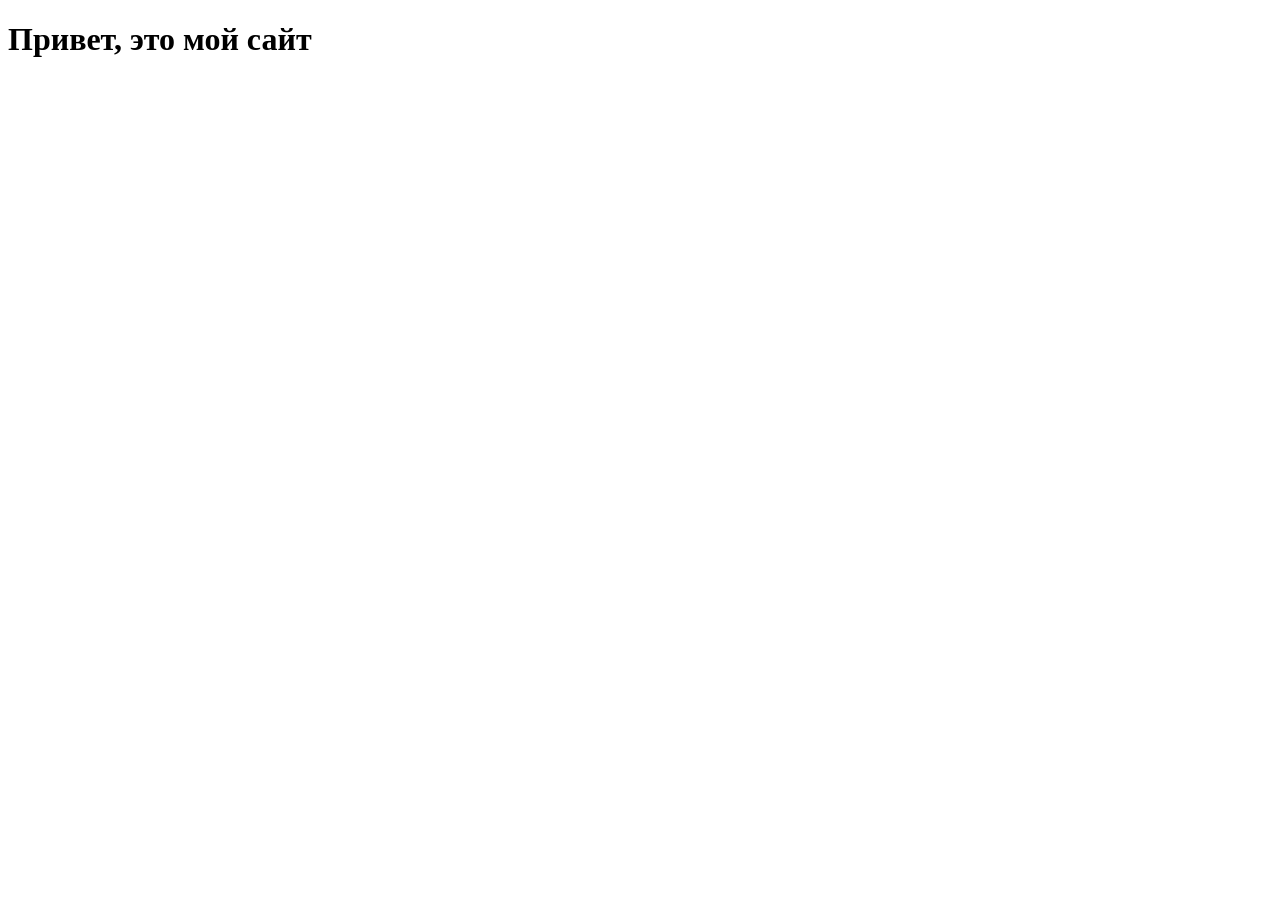
==== index.html @ 4d08d9d5 "dd index.html with basic page structure." ====
<!DOCTYPE html>
<html lang="en">
<head>
    <meta charset="UTF-8">
    <meta name="viewport" content="width=device-width, initial-scale=1.0">
    <title>Document</title>
</head>
<body>
    <h1>Привет, это мой сайт</h1>
</body>
</html>
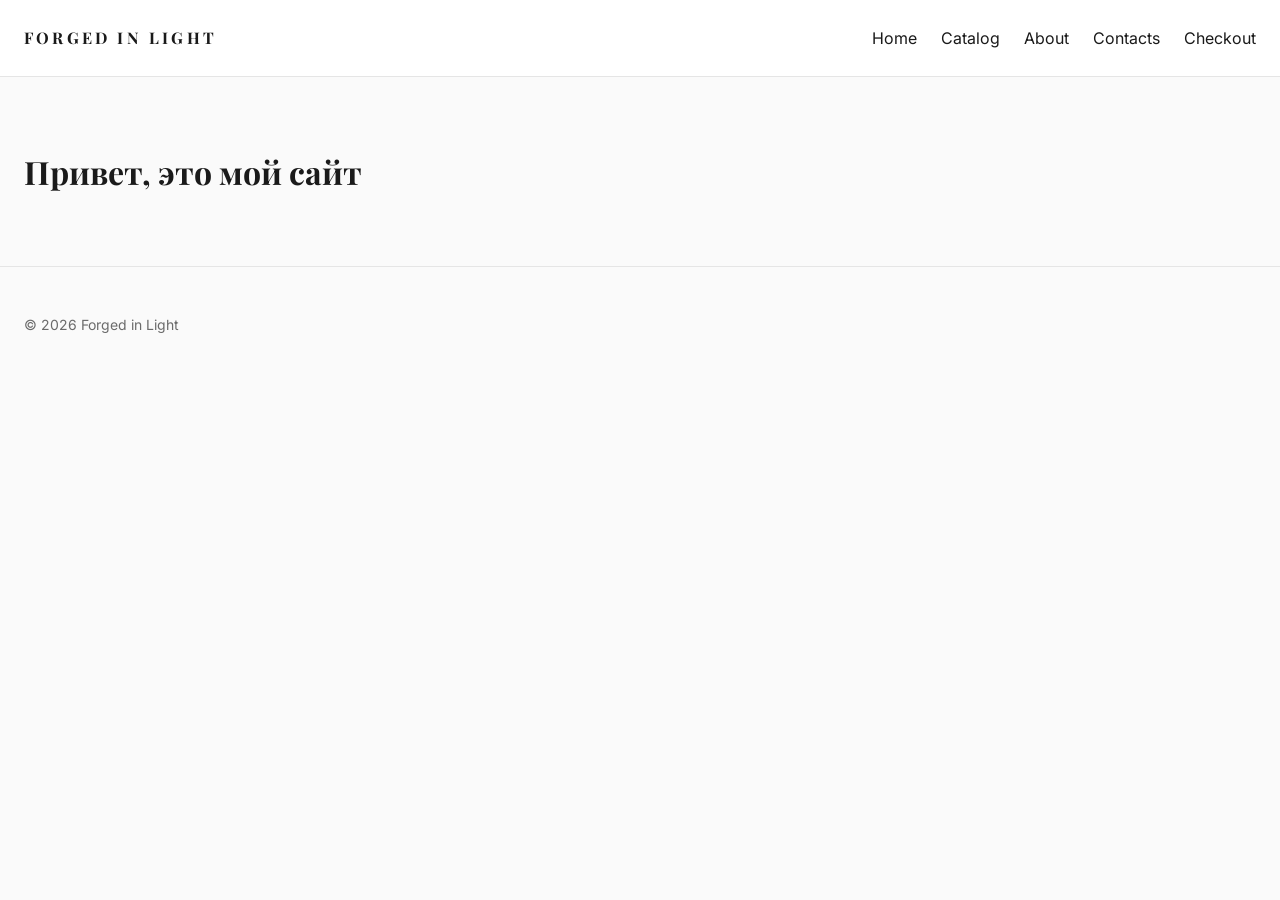
==== commit 620695a4: "Add CSS variables and header/footer layout" ====
--- a/index.html
+++ b/index.html
@@ -3,9 +3,35 @@
 <head>
     <meta charset="UTF-8">
     <meta name="viewport" content="width=device-width, initial-scale=1.0">
-    <title>Document</title>
+    <title>Forged in Light</title>
+    <link rel="preconnect" href="https://fonts.googleapis.com">
+    <link rel="preconnect" href="https://fonts.gstatic.com" crossorigin>
+    <link href="https://fonts.googleapis.com/css2?family=Inter:wght@400;600&amp;family=Playfair+Display:wght@600;700&amp;display=swap" rel="stylesheet">
+    <link rel="stylesheet" href="css/variables.css">
+    <link rel="stylesheet" href="css/style.css">
 </head>
 <body>
-    <h1>Привет, это мой сайт</h1>
+    <header>
+        <a href="index.html" class="logo">Forged in Light</a>
+        <nav>
+            <ul>
+                <li><a href="index.html">Home</a></li>
+                <li><a href="catalog.html">Catalog</a></li>
+                <li><a href="about.html">About</a></li>
+                <li><a href="contacts.html">Contacts</a></li>
+                <li><a href="checkout.html">Checkout</a></li>
+            </ul>
+        </nav>
+    </header>
+
+    <main>
+        <section>
+            <h1>Привет, это мой сайт</h1>
+        </section>
+    </main>
+
+    <footer>
+        <p>© 2026 Forged in Light</p>
+    </footer>
 </body>
 </html>
--- a/css/variables.css
+++ b/css/variables.css
@@ -0,0 +1,12 @@
+:root {
+  --bg-main: #FAFAFA;        --bg-surface: #FFFFFF;
+  --text-dark: #1A1A1A;      --text-muted: #6B6B6B;
+  --accent-gold: #C5A059;    --accent-gold-dark: #7A5C1E;
+  --line-color: #E5E5E5;
+  --alert-red: #D9534F;      --alert-red-dark: #B3261E;
+  --font-heading: "Playfair Display", Georgia, serif;
+  --font-body: Inter, system-ui, sans-serif;
+  --space-1: 8px;  --space-2: 16px; --space-3: 24px;
+  --space-4: 32px; --space-6: 48px; --space-8: 64px;
+  --radius: 4px;
+}
--- a/css/style.css
+++ b/css/style.css
@@ -0,0 +1,51 @@
+/* Стили сайта Forged in Light */
+* { box-sizing: border-box; }
+
+body {
+  margin: 0;
+  background: var(--bg-main);
+  color: var(--text-dark);
+  font-family: var(--font-body);
+  font-size: 16px;
+  line-height: 24px;
+}
+
+h1, h2 { font-family: var(--font-heading); }
+h1 { font-size: 32px; line-height: 40px; font-weight: 700; }
+
+:focus-visible { outline: 2px solid var(--text-dark); outline-offset: 2px; }
+
+header {
+  display: flex;
+  justify-content: space-between;
+  align-items: center;
+  padding: var(--space-2) var(--space-3);
+  background: var(--bg-surface);
+  border-bottom: 1px solid var(--line-color);
+}
+.logo {
+  font-family: var(--font-heading);
+  font-weight: 700;
+  letter-spacing: 0.2em;
+  text-transform: uppercase;
+  text-decoration: none;
+  color: var(--text-dark);
+}
+nav ul { display: flex; gap: var(--space-3); list-style: none; margin: 0; padding: 0; }
+nav a {
+  display: inline-flex;
+  align-items: center;
+  min-height: 44px;
+  color: var(--text-dark);
+  text-decoration: none;
+}
+nav a:hover { color: var(--accent-gold-dark); }
+
+main { padding: var(--space-6) var(--space-3); }
+
+footer {
+  padding: var(--space-4) var(--space-3);
+  border-top: 1px solid var(--line-color);
+  color: var(--text-muted);
+  font-size: 14px;
+}
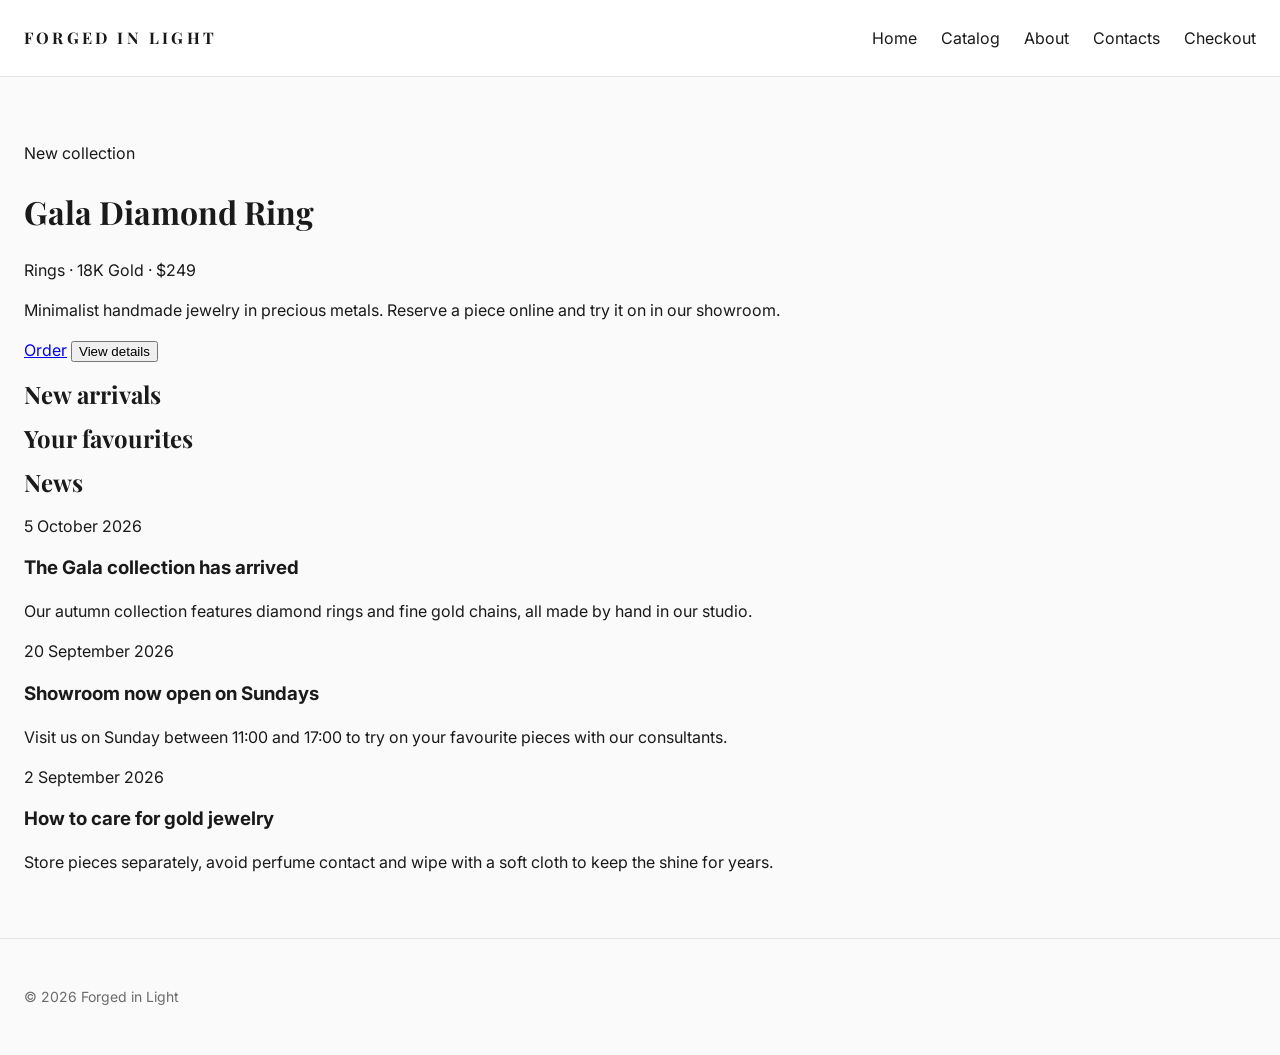
==== commit c125c41d: "Add hero banner, new arrivals, favourites and news to home page" ====
--- a/index.html
+++ b/index.html
@@ -24,9 +24,46 @@
         </nav>
     </header>
 
-    <main>
-        <section>
-            <h1>Привет, это мой сайт</h1>
+      <main>
+        <section class="hero" aria-labelledby="hero-title">
+            <p class="eyebrow">New collection</p>
+            <h1 id="hero-title">Gala Diamond Ring</h1>
+            <p>Rings · 18K Gold · $249</p>
+            <p>Minimalist handmade jewelry in precious metals. Reserve a piece online and try it on in our showroom.</p>
+            <a class="btn btn-primary" href="checkout.html?item=1">Order</a>
+            <button class="btn btn-secondary" type="button">View details</button>
+        </section>
+
+        
+        <section aria-labelledby="arrivals-title">
+            <h2 id="arrivals-title">New arrivals</h2>
+            <div class="grid" id="new-arrivals"></div>
+        </section>
+
+        <section id="favourites" aria-labelledby="fav-title">
+            <h2 id="fav-title">Your favourites</h2>
+            <div class="grid" id="favourites-list"></div>
+        </section>
+
+        <section aria-labelledby="news-title">
+            <h2 id="news-title">News</h2>
+            <div class="grid">
+                <article>
+                    <time datetime="2026-10-05">5 October 2026</time>
+                    <h3>The Gala collection has arrived</h3>
+                    <p>Our autumn collection features diamond rings and fine gold chains, all made by hand in our studio.</p>
+                </article>
+                <article>
+                    <time datetime="2026-09-20">20 September 2026</time>
+                    <h3>Showroom now open on Sundays</h3>
+                    <p>Visit us on Sunday between 11:00 and 17:00 to try on your favourite pieces with our consultants.</p>
+                </article>
+                <article>
+                    <time datetime="2026-09-02">2 September 2026</time>
+                    <h3>How to care for gold jewelry</h3>
+                    <p>Store pieces separately, avoid perfume contact and wipe with a soft cloth to keep the shine for years.</p>
+                </article>
+            </div>
         </section>
     </main>
 
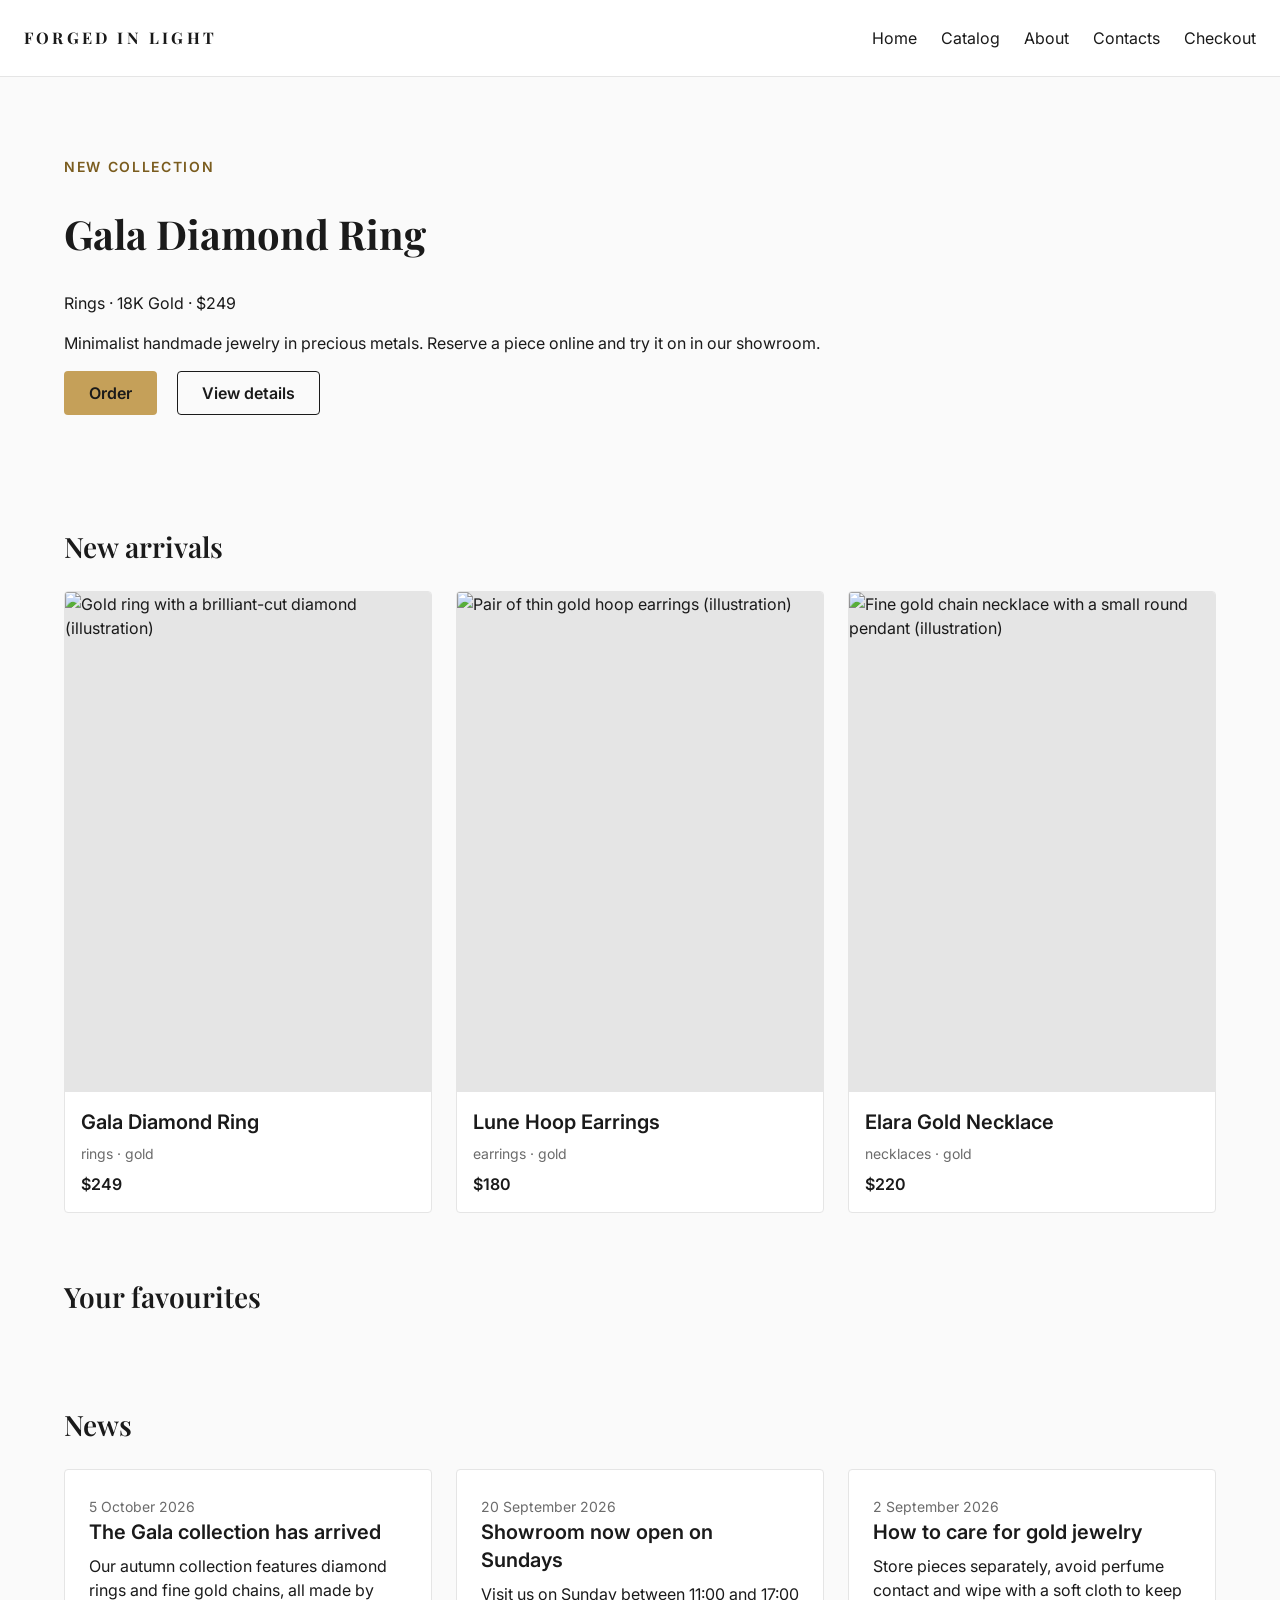
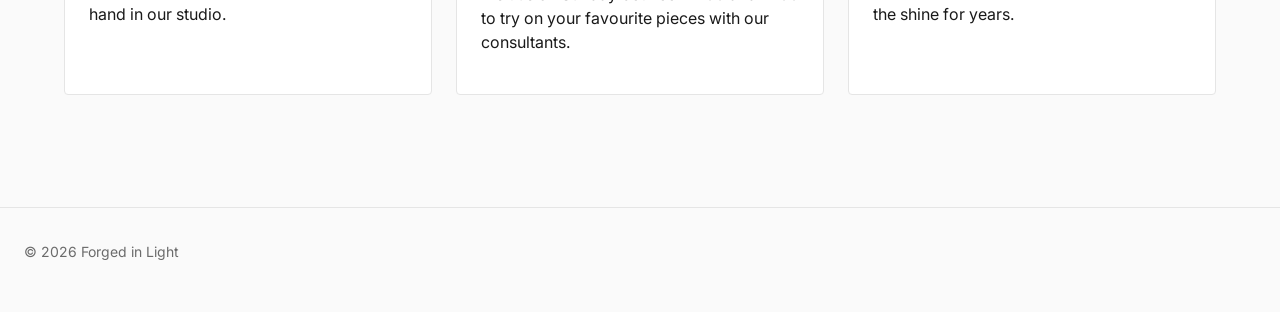
==== commit 29f7efba: "Add products data and render new arrivals on home page" ====
--- a/index.html
+++ b/index.html
@@ -10,6 +10,7 @@
     <link rel="stylesheet" href="css/variables.css">
     <link rel="stylesheet" href="css/style.css">
 </head>
+
 <body>
     <header>
         <a href="index.html" class="logo">Forged in Light</a>
@@ -70,5 +71,7 @@
     <footer>
         <p>© 2026 Forged in Light</p>
     </footer>
+    <script src="data/products.js"></script>
+    <script src="js/home.js"></script>
 </body>
 </html>
--- a/css/style.css
+++ b/css/style.css
@@ -48,4 +48,68 @@
   border-top: 1px solid var(--line-color);
   color: var(--text-muted);
   font-size: 14px;
-}+}
+
+/* ===== Общие отступы и типографика ===== */
+main { max-width: 1200px; margin: 0 auto; padding: var(--space-6) var(--space-2); }
+main section { margin-bottom: var(--space-6); }
+h2 { font-size: 24px; line-height: 32px; font-weight: 600; margin: 0 0 var(--space-3); }
+h3 { font-size: 18px; line-height: 24px; font-weight: 600; margin: 0 0 var(--space-1); }
+p { margin: 0 0 var(--space-2); }
+a { color: var(--accent-gold-dark); }
+nav a[aria-current="page"] { box-shadow: inset 0 -2px 0 var(--accent-gold); }
+
+.eyebrow {
+  font-size: 14px; line-height: 20px; font-weight: 600;
+  letter-spacing: 0.12em; text-transform: uppercase;
+  color: var(--accent-gold-dark); margin-bottom: var(--space-1);
+}
+
+/* ===== Кнопки ===== */
+.btn {
+  display: inline-flex; align-items: center; justify-content: center;
+  min-height: 44px; min-width: 44px; padding: 0 var(--space-3);
+  border: 1.5px solid transparent; border-radius: var(--radius);
+  font: 600 16px/24px var(--font-body); text-decoration: none; cursor: pointer;
+  transition: background-color 200ms ease, color 200ms ease;
+}
+.btn-primary { background: var(--accent-gold); color: var(--text-dark); }
+.btn-primary:hover { background: var(--accent-gold-dark); color: #fff; }
+.btn-secondary { background: transparent; color: var(--text-dark); border-color: var(--text-dark); }
+.btn-secondary:hover { background: var(--line-color); }
+
+/* ===== Баннер ===== */
+.hero { padding: var(--space-4) 0; }
+.hero .btn { margin: 0 var(--space-2) var(--space-2) 0; }
+
+/* ===== Сетка и карточки ===== */
+.grid { display: grid; gap: var(--space-2); grid-template-columns: 1fr; }
+main article {
+  background: var(--bg-surface); border: 1px solid var(--line-color);
+  border-radius: var(--radius); padding: var(--space-3);
+}
+time { font-size: 14px; line-height: 20px; color: var(--text-muted); }
+
+@media (min-width: 480px) {
+  .grid { grid-template-columns: repeat(2, 1fr); }
+}
+@media (min-width: 768px) {
+  .grid { grid-template-columns: repeat(3, 1fr); gap: var(--space-3); }
+  h1 { font-size: 40px; line-height: 48px; }
+  h2 { font-size: 28px; line-height: 40px; }
+  h3 { font-size: 20px; line-height: 28px; }
+  main section { margin-bottom: var(--space-8); }
+  main { padding: var(--space-6) var(--space-3); }
+}
+
+/* ===== Анимации ===== */
+@media (prefers-reduced-motion: reduce) {
+  * { transition: none !important; animation: none !important; }
+}
+
+/* ===== Карточка товара ===== */
+.card { padding: 0; overflow: hidden; }
+.card img { display: block; width: 100%; aspect-ratio: 4 / 5; object-fit: cover; background: var(--line-color); }
+.card-body { padding: var(--space-2); }
+.card-meta { font-size: 14px; line-height: 20px; color: var(--text-muted); margin-bottom: var(--space-1); }
+.card-price { font-weight: 600; margin: 0; }
